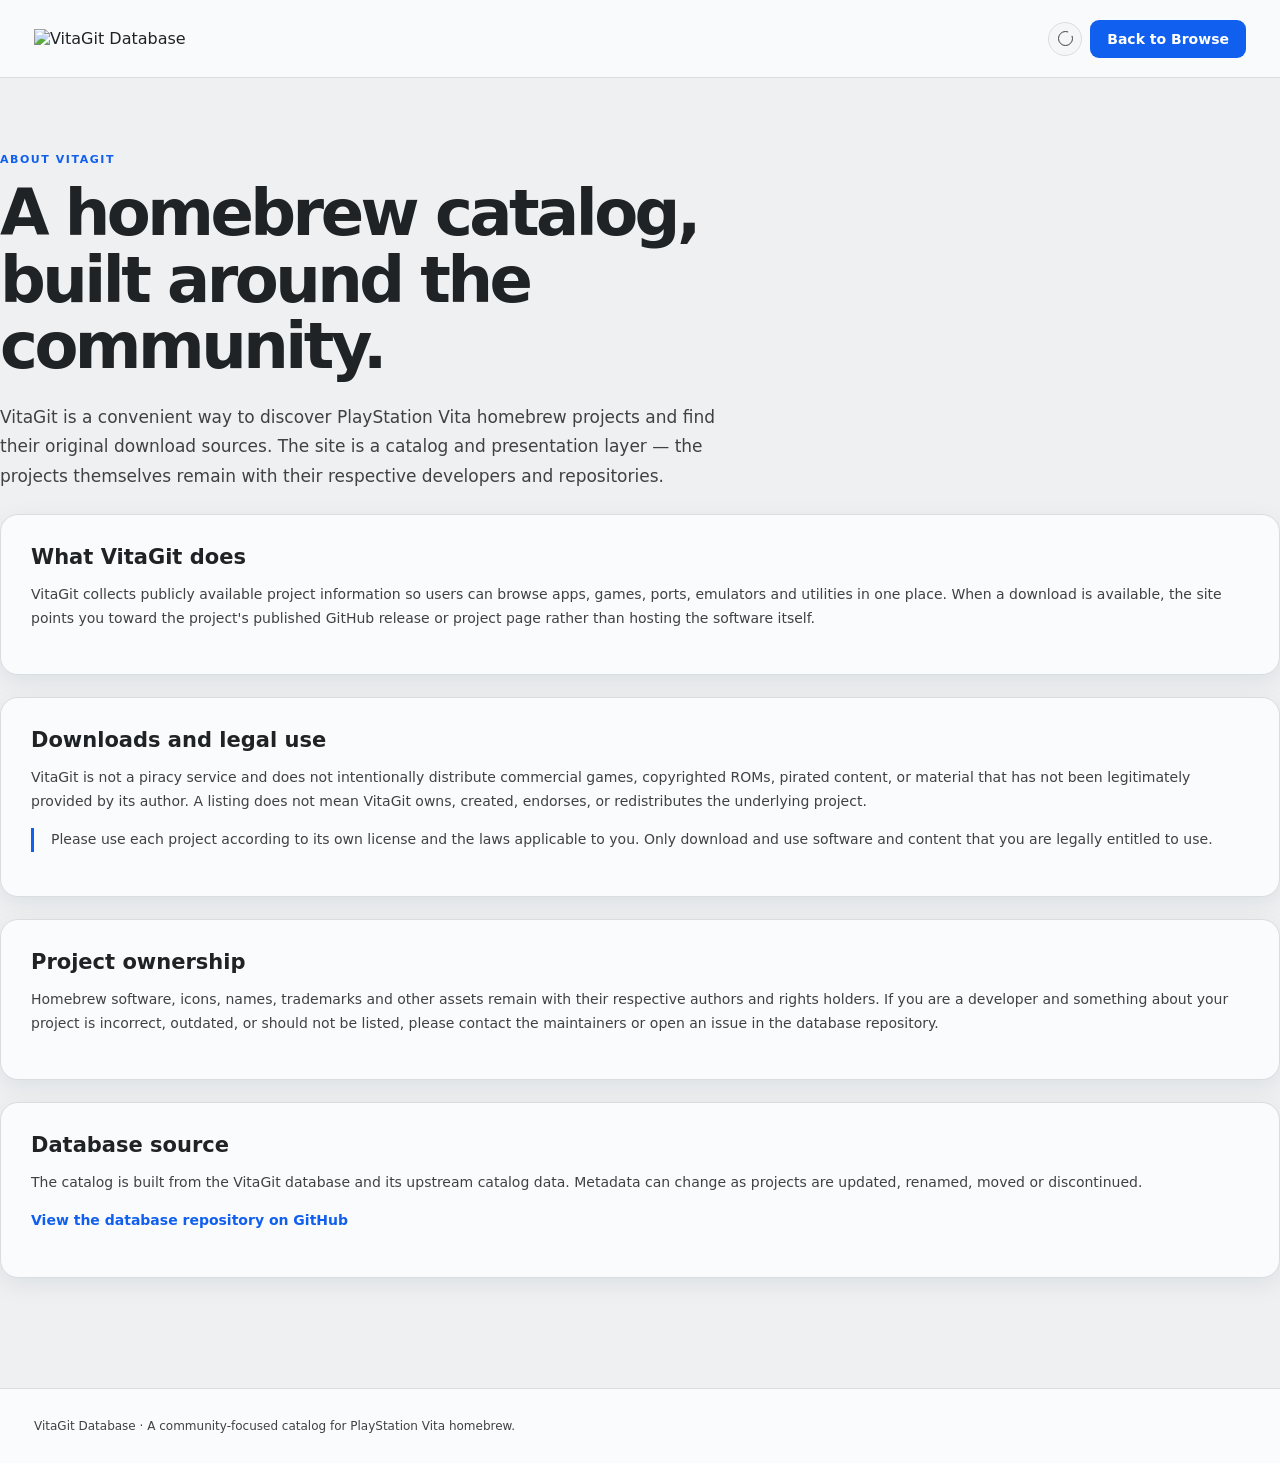
==== about.html @ 60cb148f "Add files via upload" ====
<!doctype html>
<html lang="en">
<head>
<meta charset="utf-8">
<meta name="viewport" content="width=device-width,initial-scale=1">
<meta name="description" content="About VitaGit — a PlayStation Vita homebrew catalog">
<title>About VitaGit</title>
<link rel="icon" type="image/png" sizes="32x32" href="assets/img/favicon-32.png">
<link rel="icon" type="image/png" sizes="16x16" href="assets/img/favicon-16.png">
<link rel="icon" type="image/png" sizes="192x192" href="assets/img/favicon-192.png">
<link rel="apple-touch-icon" sizes="180x180" href="assets/img/apple-touch-icon.png">
<link rel="shortcut icon" href="assets/img/favicon.ico">
<link rel="stylesheet" href="assets/css/styles.css">
</head>
<body>

<header>
  <div class="wrap nav">
    <a href="index.html" aria-label="VitaGit home">
      <img class="logo" id="siteLogo" src="https://raw.githubusercontent.com/KiddRwxSsj/vitagit-db/main/vitagitDBlogolletersnobglandscape2.png" alt="VitaGit Database">
    </a>
    <div class="header-actions">
      <button class="theme-toggle" id="themeToggle" type="button" aria-label="Switch to dark mode" title="Toggle dark mode"></button>
      <a class="support" href="index.html">Back to Browse</a>
    </div>
  </div>
</header>

<main class="about-main">
  <div class="wrap about-hero">
    <div class="eyebrow">ABOUT VITAGIT</div>
    <h1>A homebrew catalog,<br>built around the community.</h1>
    <p class="about-lead">VitaGit is a convenient way to discover PlayStation Vita homebrew projects and find their original download sources. The site is a catalog and presentation layer — the projects themselves remain with their respective developers and repositories.</p>

    <section class="panel">
      <h2>What VitaGit does</h2>
      <p>VitaGit collects publicly available project information so users can browse apps, games, ports, emulators and utilities in one place. When a download is available, the site points you toward the project's published GitHub release or project page rather than hosting the software itself.</p>
    </section>

    <section class="panel">
      <h2>Downloads and legal use</h2>
      <p>VitaGit is not a piracy service and does not intentionally distribute commercial games, copyrighted ROMs, pirated content, or material that has not been legitimately provided by its author. A listing does not mean VitaGit owns, created, endorses, or redistributes the underlying project.</p>
      <p class="note">Please use each project according to its own license and the laws applicable to you. Only download and use software and content that you are legally entitled to use.</p>
    </section>

    <section class="panel">
      <h2>Project ownership</h2>
      <p>Homebrew software, icons, names, trademarks and other assets remain with their respective authors and rights holders. If you are a developer and something about your project is incorrect, outdated, or should not be listed, please contact the maintainers or open an issue in the database repository.</p>
    </section>

    <section class="panel">
      <h2>Database source</h2>
      <p>The catalog is built from the VitaGit database and its upstream catalog data. Metadata can change as projects are updated, renamed, moved or discontinued.</p>
      <p><a href="https://github.com/KiddRwxSsj/vitagit-db" target="_blank" rel="noopener">View the database repository on GitHub</a></p>
    </section>
  </div>
</main>

<footer>
  <div class="wrap">VitaGit Database · A community-focused catalog for PlayStation Vita homebrew.</div>
</footer>

<script src="assets/js/theme.js"></script>
</body>
</html>
---- assets/css/styles.css ----
/* ==========================================================================
   VitaGit — shared stylesheet
   Used by index.html and about.html. Keep selectors generic enough that
   pages without the catalog markup (about.html) simply don't match them.
   ========================================================================== */

:root {
  --blue: #115fee;
  --blue-hover: #0b52d4;
  --ink: #202326;
  --soft: #404140;
  --bg: #eef0f2;
  --bg-elevated: #f5f6f7;
  --card: #fafbfc;
  --card-hover: #ffffff;
  --line: #d9dde1;
  --muted: #777b80;
  --input: #f8f9fa;
  --shadow: 0 7px 24px rgba(20, 28, 38, .07);
  --shadow-hover: 0 18px 42px rgba(17, 95, 238, .13);
  --radius: 14px;
  --transition: cubic-bezier(.22, 1, .36, 1);

  /* Derived from --blue/--line so they stay correct in both themes
     without needing separate dark-mode overrides. */
  --accent-border: color-mix(in srgb, var(--blue) 40%, var(--line));
  --accent-border-soft: color-mix(in srgb, var(--blue) 22%, var(--line));
  --tag-bg: color-mix(in srgb, var(--blue) 10%, var(--card));
  --tag-border: color-mix(in srgb, var(--blue) 28%, var(--card));
  --focus-ring: color-mix(in srgb, var(--blue) 55%, transparent);
}

html[data-theme="dark"] {
  --ink: #f2f4f7;
  --soft: #aeb5be;
  --bg: #0d1014;
  --bg-elevated: #12161b;
  --card: #151a20;
  --card-hover: #191f26;
  --line: #272e36;
  --muted: #858d97;
  --input: #11151a;
  --shadow: 0 8px 25px rgba(0, 0, 0, .24);
  --shadow-hover: 0 20px 45px rgba(0, 0, 0, .42);
}

* { box-sizing: border-box; }
html { scroll-behavior: smooth; height: 100%; }
body {
  margin: 0;
  min-height: 100%;
  display: flex;
  flex-direction: column;
  background: var(--bg);
  color: var(--ink);
  font-family: Inter, ui-sans-serif, system-ui, -apple-system, BlinkMacSystemFont, "Segoe UI", sans-serif;
}
/* Push the footer to the bottom of the viewport even when a view (like
   Categories) doesn't have enough content to fill the page on its own. */
main { flex: 1 0 auto; }
footer { flex-shrink: 0; }
a, button, input, select {
  font: inherit;
}
a, button, input, select, .card, .btn, .filter, .action, .support, .modal, .search, .sort, .meta-box {
  transition: background-color .16s ease, border-color .16s ease, color .16s ease,
              box-shadow .16s ease, transform .22s var(--transition), opacity .16s ease;
}
/* Suspend transitions during a theme swap so nothing "flashes" between colors. */
html.theme-switching *, html.theme-switching *::before, html.theme-switching *::after {
  transition: none !important;
}
a { text-decoration: none; color: inherit; }

.wrap { max-width: 1380px; margin: auto; padding: 0 34px; }

/* ---------- header / nav ---------- */
header {
  height: 78px;
  background: color-mix(in srgb, var(--card) 91%, transparent);
  border-bottom: 1px solid var(--line);
  position: sticky;
  top: 0;
  z-index: 20;
  backdrop-filter: blur(16px);
}
.nav { height: 100%; display: flex; align-items: center; justify-content: space-between; gap: 35px; }
.logo { width: 205px; height: auto; display: block; }

.links {
  height: 100%;
  display: flex;
  align-items: center;
  gap: 29px;
  color: var(--soft);
  font-size: 14px;
  font-weight: 600;
}
.links a { height: 100%; display: flex; align-items: center; border-bottom: 2px solid transparent; }
.links a:hover { color: var(--blue); }
.links a.active { color: var(--blue); border-color: var(--blue); }

.support {
  background: var(--blue);
  color: #fff;
  padding: 11px 17px;
  border-radius: 9px;
  font-weight: 700;
  font-size: 14px;
}
.support:hover { background: var(--blue-hover); }

.header-actions { display: flex; align-items: center; gap: 8px; }

.theme-toggle {
  width: 34px; height: 34px;
  display: grid; place-items: center;
  padding: 0;
  border: 1px solid var(--line);
  border-radius: 50%;
  background: var(--bg-elevated);
  color: var(--soft);
  cursor: pointer;
  position: relative;
}
.theme-toggle:hover { color: var(--blue); border-color: var(--accent-border-soft); transform: translateY(-1px); }
.theme-toggle::before {
  content: "";
  width: 13px; height: 13px;
  border-radius: 50%;
  border: 1.5px solid currentColor;
  display: block;
}
.theme-toggle::after {
  content: "";
  position: absolute;
  width: 6px; height: 6px;
  border-radius: 50%;
  background: var(--bg-elevated);
  top: 7px; right: 7px;
}
html[data-theme="dark"] .theme-toggle::before { box-shadow: 0 0 0 1px currentColor inset; }

.nav-toggle {
  display: none;
  width: 38px; height: 38px;
  border: 1px solid var(--line);
  border-radius: 9px;
  background: var(--bg-elevated);
  color: var(--ink);
  cursor: pointer;
  position: relative;
}
.nav-toggle span,
.nav-toggle span::before,
.nav-toggle span::after {
  content: "";
  position: absolute;
  left: 9px; right: 9px;
  height: 2px;
  background: currentColor;
  border-radius: 2px;
}
.nav-toggle span { top: 50%; transform: translateY(-1px); }
.nav-toggle span::before { top: -7px; }
.nav-toggle span::after { top: 7px; }

/* ---------- hero ---------- */
.hero {
  background: var(--card);
  padding: 70px 0 65px;
  border-bottom: 1px solid var(--line);
}
.kicker { font-size: 12px; letter-spacing: .15em; color: var(--blue); font-weight: 800; }
h1 {
  font-size: clamp(45px, 5vw, 72px);
  line-height: 1.04;
  letter-spacing: -.055em;
  margin: 14px 0 23px;
  max-width: 780px;
}
h1 span { color: var(--blue); }
.hero p { font-size: 17px; line-height: 1.7; color: var(--soft); max-width: 600px; margin: 0 0 28px; }
.buttons { display: flex; gap: 12px; }

.btn {
  display: inline-flex;
  align-items: center;
  padding: 13px 19px;
  border-radius: 9px;
  border: 1px solid var(--line);
  font-weight: 700;
}
.btn.primary { background: var(--blue); color: #fff; border-color: var(--blue); }
.btn.primary:hover { background: var(--blue-hover); }
.btn.secondary { background: var(--card-hover); color: var(--ink); }
.btn:hover { transform: translateY(-1px); }

/* ---------- catalog head / controls ---------- */
.catalog { padding: 45px 0 110px; }
.catalog-head { display: flex; justify-content: space-between; align-items: flex-end; gap: 25px; margin-bottom: 25px; }
.catalog-title small { color: var(--blue); font-weight: 800; letter-spacing: .14em; font-size: 11px; }
.catalog-title h2 { margin: 5px 0 0; font-size: 34px; letter-spacing: -.04em; }
.catalog-count { color: var(--soft); font-size: 13px; margin-top: 5px; }

.controls { display: flex; gap: 10px; align-items: center; }
.search {
  height: 45px; width: 300px;
  background: var(--input);
  border: 1px solid var(--line);
  border-radius: 9px;
  display: flex; align-items: center;
  padding: 0 13px;
}
.search-icon { font-size: 11px; color: var(--muted); font-weight: 700; text-transform: uppercase; letter-spacing: .06em; }
.search input { width: 100%; border: 0; outline: 0; background: transparent; color: var(--ink); padding-left: 9px; }
.search input::placeholder { color: var(--muted); }
.sort {
  height: 45px;
  background: var(--input);
  color: var(--soft);
  border: 1px solid var(--line);
  border-radius: 9px;
  padding: 0 12px;
  outline: 0;
}

.filters { display: flex; gap: 8px; margin-bottom: 22px; overflow: auto; scrollbar-width: none; }
.filters::-webkit-scrollbar { display: none; }
.filter {
  white-space: nowrap;
  background: var(--input);
  color: var(--soft);
  border: 1px solid var(--line);
  padding: 8px 14px;
  border-radius: 8px;
  cursor: pointer;
  font-size: 13px;
  font-weight: 600;
}
.filter:hover { border-color: var(--accent-border-soft); color: var(--blue); }
.filter.active { background: var(--blue); color: #fff; border-color: var(--blue); }

/* ---------- cards ---------- */
.grid { display: grid; grid-template-columns: repeat(4, 1fr); gap: 14px; }
.card {
  background: var(--card);
  border: 1px solid var(--line);
  border-radius: var(--radius);
  box-shadow: var(--shadow);
  padding: 15px;
  transition: transform .38s var(--transition), box-shadow .38s var(--transition),
              border-color .28s var(--transition), background .35s var(--transition);
  min-width: 0;
  animation: cardIn .55s var(--transition) both;
  animation-delay: calc(var(--i, 0) * 18ms);
}
.card:hover { transform: translateY(-7px) scale(1.008); border-color: var(--accent-border-soft); box-shadow: var(--shadow-hover); background: var(--card-hover); }
.card:active { transform: translateY(-3px) scale(.998); }
@keyframes cardIn { from { opacity: 0; transform: translateY(12px); } to { opacity: 1; transform: translateY(0); } }

.card-top { display: flex; align-items: center; gap: 13px; min-width: 0; }
.icon {
  width: 66px; height: 66px;
  flex: none;
  border-radius: 13px;
  overflow: hidden;
  background: var(--bg-elevated);
  display: grid; place-items: center;
  color: var(--blue);
  font-weight: 900;
  font-size: 25px;
}
.icon img { width: 100%; height: 100%; object-fit: cover; }
.card-heading { min-width: 0; }
.card h3 { margin: 0 0 3px; font-size: 16px; line-height: 1.25; white-space: nowrap; overflow: hidden; text-overflow: ellipsis; }
.author { color: var(--soft); font-size: 12px; white-space: nowrap; overflow: hidden; text-overflow: ellipsis; }
.desc {
  color: var(--soft);
  font-size: 12.5px;
  line-height: 1.5;
  margin: 13px 0 14px;
  display: -webkit-box;
  -webkit-box-orient: vertical;
  -webkit-line-clamp: 3;
  line-clamp: 3;
  overflow: hidden;
  min-height: 56px;
}
.card-bottom { display: flex; align-items: center; gap: 7px; min-width: 0; }
.tag {
  color: var(--blue);
  background: var(--tag-bg);
  border: 1px solid var(--tag-border);
  border-radius: 6px;
  padding: 4px 7px;
  font-size: 10px;
  font-weight: 800;
  text-transform: capitalize;
}
.version { color: var(--soft); font-size: 11px; }
.card-actions { margin-left: auto; display: flex; gap: 6px; }
.action { white-space: nowrap; border-radius: 7px; padding: 7px 9px; font-size: 11px; font-weight: 700; border: 1px solid var(--line); }
.action.download { color: #fff; background: var(--blue); border-color: var(--blue); }
.action.download:hover { background: var(--blue-hover); }
.action.github { color: var(--soft); background: var(--bg-elevated); }
.action.github:hover { color: var(--blue); border-color: var(--accent-border-soft); }

.status { grid-column: 1 / -1; text-align: center; color: var(--soft); padding: 50px 20px; }

footer {
  border-top: 1px solid var(--line);
  background: var(--card);
  color: var(--soft);
  padding: 30px 0;
  font-size: 12px;
}
.footer-inner { display: flex; justify-content: space-between; gap: 20px; flex-wrap: wrap; }
.footer-inner a { color: var(--blue); font-weight: 600; }

/* ---------- app details modal ---------- */
.modal-backdrop {
  position: fixed; inset: 0; z-index: 100;
  display: flex; align-items: center; justify-content: center;
  padding: 24px;
  opacity: 0; visibility: hidden; pointer-events: none;
  background: rgba(12, 17, 24, .56);
  backdrop-filter: blur(9px);
  transition: opacity .38s var(--transition), visibility .38s;
}
.modal-backdrop.open { opacity: 1; visibility: visible; pointer-events: auto; }
.modal {
  width: min(720px, 100%);
  max-height: min(760px, calc(100vh - 48px));
  overflow: auto;
  background: var(--card);
  border: 1px solid var(--line);
  border-radius: 20px;
  box-shadow: 0 30px 90px rgba(0, 0, 0, .25);
  position: relative;
  transform: translateY(22px) scale(.96);
  opacity: 0;
  transition: transform .42s var(--transition), opacity .3s ease, background .35s var(--transition);
}
.modal-backdrop.open .modal { transform: translateY(0) scale(1); opacity: 1; }
.modal-close {
  position: absolute; right: 16px; top: 16px;
  width: 34px; height: 34px;
  border: 1px solid var(--line);
  border-radius: 9px;
  background: var(--bg-elevated);
  color: var(--soft);
  cursor: pointer;
  font-size: 20px;
  line-height: 1;
}
.modal-close:hover { color: var(--blue); border-color: var(--accent-border-soft); }
.modal-content { padding: 30px; }
.modal-head { display: flex; gap: 18px; padding-right: 45px; }
.modal-icon {
  width: 94px; height: 94px;
  flex: none;
  border-radius: 18px;
  overflow: hidden;
  background: var(--bg-elevated);
  display: grid; place-items: center;
  color: var(--blue);
  font-size: 34px;
  font-weight: 900;
}
.modal-icon img { width: 100%; height: 100%; object-fit: cover; }
.modal-title { min-width: 0; }
.modal-title h2 { margin: 3px 0 5px; font-size: 28px; letter-spacing: -.035em; }
.modal-author { color: var(--soft); font-size: 13px; }
.modal-version { margin-top: 9px; color: var(--blue); font-size: 12px; font-weight: 800; }
.modal-description { margin: 25px 0; color: var(--soft); font-size: 14px; line-height: 1.7; white-space: pre-line; }
.modal-meta { display: grid; grid-template-columns: repeat(2, 1fr); gap: 10px; margin-bottom: 24px; }
.meta-box { padding: 13px 14px; border: 1px solid var(--line); border-radius: 10px; background: var(--bg-elevated); }
.meta-label { display: block; color: var(--muted); font-size: 10px; text-transform: uppercase; letter-spacing: .08em; font-weight: 800; margin-bottom: 4px; }
.meta-value { color: var(--soft); font-size: 12px; word-break: break-word; }
.modal-actions { display: flex; gap: 9px; }
.modal-actions a { flex: 1; text-align: center; }

.card.clickable { cursor: pointer; }
.card.clickable:focus-visible { outline: 3px solid var(--focus-ring); outline-offset: 2px; }
.card .card-actions, .card .card-actions * { cursor: pointer; }

.bottom-fade {
  position: fixed; left: 0; right: 0; bottom: 0; height: 54px; z-index: 15;
  pointer-events: none;
  background: linear-gradient(to bottom, transparent 0%, color-mix(in srgb, var(--bg) 34%, transparent) 68%, color-mix(in srgb, var(--bg) 78%, transparent) 100%);
  opacity: 1;
  transition: opacity .22s ease;
}
.bottom-fade.hidden { opacity: 0; }

/* ---------- page views (home / browse / categories) ---------- */
#catalog, .home-view, .categories-view { display: none; }
.view-active { display: block !important; animation: viewEnter .34s cubic-bezier(.22, 1, .36, 1) both; }
@keyframes viewEnter { from { opacity: 0; transform: translateY(8px); } to { opacity: 1; transform: translateY(0); } }

.home-content { padding-bottom: 80px; }
.eyebrow { color: var(--blue); font-size: 11px; letter-spacing: .14em; font-weight: 800; }

.text-link { border: 0; background: none; color: var(--blue); font-weight: 750; font-size: 13px; cursor: pointer; padding: 7px 0; }
.text-link:hover { transform: translateX(3px); }

/* Quick-glance strip: replaces the old oversized "discover" banner with a
   single compact line of real numbers, so the page doesn't repeat the
   hero's pitch a second time right below it. */
.stats-strip {
  display: flex;
  align-items: center;
  flex-wrap: wrap;
  gap: 22px;
  margin: 40px 0 28px;
  padding: 16px 22px;
  border: 1px solid var(--line);
  border-radius: 14px;
  background: var(--card);
  box-shadow: var(--shadow);
}
.stat { display: flex; align-items: baseline; gap: 6px; }
.stat b { font-size: 22px; letter-spacing: -.03em; color: var(--ink); }
.stat span { font-size: 12px; color: var(--soft); }
.stat-divider { width: 1px; height: 20px; background: var(--line); }
.stat-note { margin-left: auto; font-size: 12px; color: var(--soft); }
.stat-note a { color: var(--blue); font-weight: 600; }

/* Category chips: a compact, scannable row instead of four large tiles. */
.chip-row { display: flex; flex-wrap: wrap; gap: 8px; margin-bottom: 40px; }
.chip {
  display: inline-flex;
  align-items: center;
  gap: 7px;
  background: var(--input);
  color: var(--soft);
  border: 1px solid var(--line);
  padding: 8px 14px;
  border-radius: 20px;
  font-size: 13px;
  font-weight: 600;
  cursor: pointer;
}
.chip:hover { border-color: var(--accent-border-soft); color: var(--blue); }
.chip-count {
  background: var(--bg-elevated);
  color: var(--muted);
  border-radius: 10px;
  padding: 1px 7px;
  font-size: 11px;
  font-weight: 700;
}
.chip:hover .chip-count { color: var(--blue); }

/* Storefront shelves: horizontally scrolling rows of compact cards so the
   home page can surface far more apps than a static grid without growing
   the page length. */
.shelf { margin-bottom: 38px; }
.shelf-head { display: flex; align-items: baseline; justify-content: space-between; margin-bottom: 14px; gap: 16px; }
.shelf-head h3 { margin: 0; font-size: 18px; letter-spacing: -.02em; }
.shelf-track {
  display: flex;
  gap: 12px;
  overflow-x: auto;
  padding-bottom: 8px;
  scroll-snap-type: x proximity;
}
.shelf-track::-webkit-scrollbar { height: 6px; }
.shelf-track::-webkit-scrollbar-thumb { background: var(--line); border-radius: 3px; }
.shelf-track .card { flex: 0 0 200px; scroll-snap-align: start; }

/* Compact card variant used on shelves — smaller icon, no description or
   action buttons, since the point is quick scanning; a click opens the
   same modal as the full catalog card. */
.card-compact { padding: 13px; }
.card-compact .icon { width: 46px; height: 46px; border-radius: 10px; font-size: 17px; }
.card-compact h3 { font-size: 14px; }
.card-compact .author { font-size: 11px; }
.card-compact .card-bottom { margin-top: 10px; }

.all-category-grid { display: grid; grid-template-columns: repeat(3, 1fr); gap: 12px; margin: 40px 0 100px; }
.all-category {
  text-align: left;
  border: 1px solid var(--line);
  border-radius: 13px;
  background: var(--card);
  color: var(--ink);
  box-shadow: var(--shadow);
  cursor: pointer;
  padding: 22px;
  min-height: 105px;
}
.all-category:hover { transform: translateY(-4px); border-color: var(--accent-border-soft); box-shadow: var(--shadow-hover); }
.all-category strong { display: block; font-size: 14px; }
.all-category span { display: block; color: var(--soft); font-size: 11px; margin-top: 5px; }
.categories-view .section-head { padding-top: 55px; }

/* ---------- about page ---------- */
.about-hero { padding: 75px 0 20px; }
.about-lead { max-width: 760px; color: var(--soft); font-size: 17px; line-height: 1.75; }
.panel {
  margin-top: 22px;
  background: var(--card);
  border: 1px solid var(--line);
  border-radius: 18px;
  padding: 30px;
  box-shadow: var(--shadow);
}
.panel h2 { font-size: 21px; margin: 0 0 13px; }
.panel p, .panel li { color: var(--soft); line-height: 1.7; font-size: 14px; }
.panel li { margin: 8px 0; }
.panel .note { border-left: 3px solid var(--blue); padding-left: 17px; }
.panel a { color: var(--blue); font-weight: 700; }
main.about-main { padding-bottom: 90px; }

/* ==========================================================================
   Responsive
   ========================================================================== */
@media (max-width: 1100px) {
  .grid { grid-template-columns: repeat(3, 1fr); }
  .links { gap: 18px; }
}
@media (max-width: 900px) {
  .shelf-track .card { flex-basis: 180px; }
}
@media (max-width: 800px) {
  .wrap { padding: 0 18px; }
  header { height: 68px; }
  .logo { width: 165px; }
  .nav-toggle { display: block; }
  .links {
    display: none;
    position: absolute;
    top: 68px; left: 0; right: 0;
    flex-direction: column;
    align-items: stretch;
    gap: 0;
    height: auto;
    background: var(--card);
    border-bottom: 1px solid var(--line);
    box-shadow: var(--shadow);
    padding: 6px 18px 12px;
  }
  .links.open { display: flex; }
  .links a { height: auto; padding: 12px 0; border-bottom: 1px solid var(--line); }
  .links a:last-child { border-bottom: 0; }
  .header-actions { gap: 8px; }
  .support { font-size: 12px; padding: 9px 12px; }
  .hero { padding: 50px 0 55px; }
  .catalog-head { align-items: flex-start; flex-direction: column; }
  .controls { width: 100%; }
  .search { flex: 1; width: auto; }
  .grid { grid-template-columns: repeat(2, 1fr); }
}
@media (max-width: 620px) {
  .all-category-grid { grid-template-columns: 1fr 1fr; }
  .stat-note { margin-left: 0; width: 100%; }
  .shelf-track .card { flex-basis: 160px; }
}
@media (max-width: 520px) {
  .modal-content { padding: 22px; }
  .modal-head { gap: 13px; }
  .modal-icon { width: 72px; height: 72px; border-radius: 14px; }
  .modal-title h2 { font-size: 23px; }
  .modal-meta { grid-template-columns: 1fr; }
  .modal-actions { flex-direction: column; }
  .hero h1 { font-size: 42px; }
  .hero p { font-size: 15px; }
  .buttons { flex-wrap: wrap; }
  .btn { width: 100%; justify-content: center; }
  .controls { flex-direction: column; }
  .search, .sort { width: 100%; }
  .grid { grid-template-columns: 1fr; }
  .footer-inner { flex-direction: column; }
}
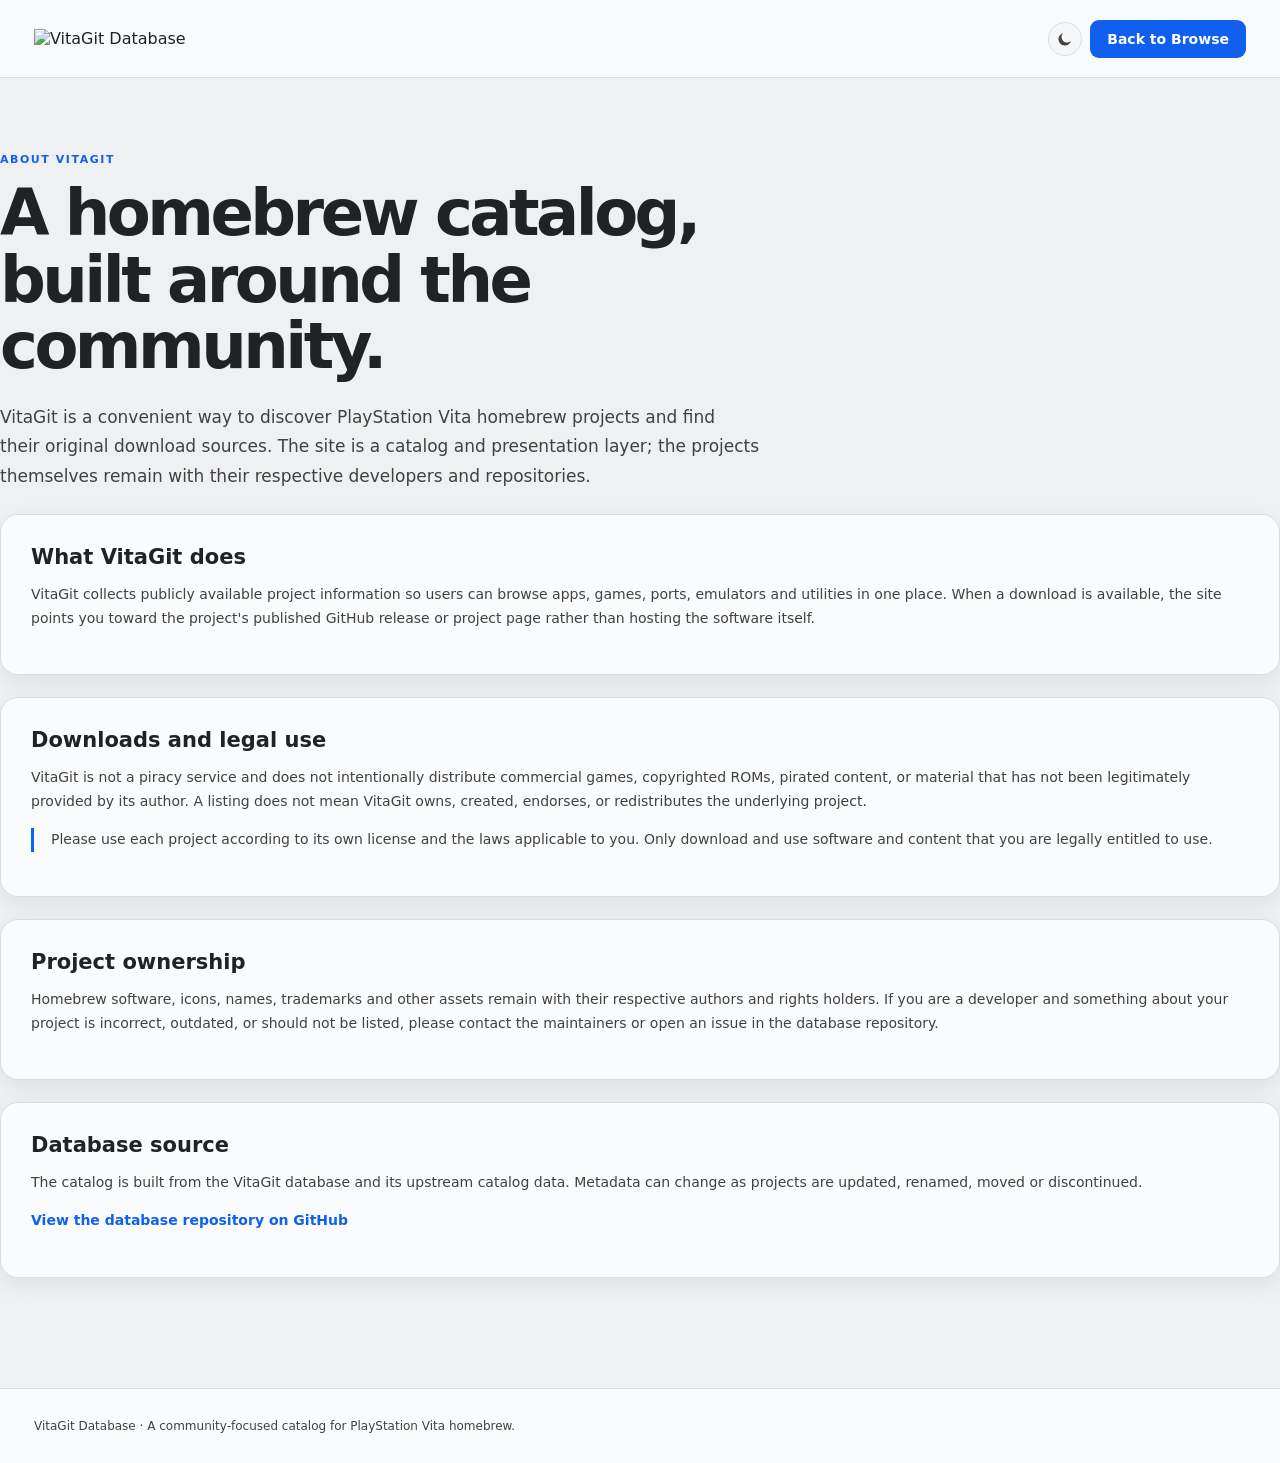
==== commit b25c07d3: "Add theme toggle icons and update GitHub navigation asset" ====
--- a/about.html
+++ b/about.html
@@ -3,7 +3,7 @@
 <head>
 <meta charset="utf-8">
 <meta name="viewport" content="width=device-width,initial-scale=1">
-<meta name="description" content="About VitaGit — a PlayStation Vita homebrew catalog">
+<meta name="description" content="About VitaGit: a PlayStation Vita homebrew catalog">
 <title>About VitaGit</title>
 <link rel="icon" type="image/png" sizes="32x32" href="assets/img/favicon-32.png">
 <link rel="icon" type="image/png" sizes="16x16" href="assets/img/favicon-16.png">
@@ -20,7 +20,24 @@
       <img class="logo" id="siteLogo" src="https://raw.githubusercontent.com/KiddRwxSsj/vitagit-db/main/vitagitDBlogolletersnobglandscape2.png" alt="VitaGit Database">
     </a>
     <div class="header-actions">
-      <button class="theme-toggle" id="themeToggle" type="button" aria-label="Switch to dark mode" title="Toggle dark mode"></button>
+      <button class="theme-toggle" id="themeToggle" type="button" aria-label="Switch to dark mode" title="Toggle dark mode">
+        <svg class="icon-sun" viewBox="0 0 24 24" fill="none" xmlns="http://www.w3.org/2000/svg" aria-hidden="true">
+          <circle cx="12" cy="12" r="4.5" fill="currentColor"></circle>
+          <g stroke="currentColor" stroke-width="2" stroke-linecap="round">
+            <line x1="12" y1="1.5" x2="12" y2="4.5"></line>
+            <line x1="12" y1="19.5" x2="12" y2="22.5"></line>
+            <line x1="1.5" y1="12" x2="4.5" y2="12"></line>
+            <line x1="19.5" y1="12" x2="22.5" y2="12"></line>
+            <line x1="4.4" y1="4.4" x2="6.5" y2="6.5"></line>
+            <line x1="17.5" y1="17.5" x2="19.6" y2="19.6"></line>
+            <line x1="4.4" y1="19.6" x2="6.5" y2="17.5"></line>
+            <line x1="17.5" y1="6.5" x2="19.6" y2="4.4"></line>
+          </g>
+        </svg>
+        <svg class="icon-moon" viewBox="0 0 24 24" fill="none" xmlns="http://www.w3.org/2000/svg" aria-hidden="true">
+          <path d="M20 14.5A8.5 8.5 0 1 1 9.5 4a7 7 0 0 0 10.5 10.5Z" fill="currentColor"></path>
+        </svg>
+      </button>
       <a class="support" href="index.html">Back to Browse</a>
     </div>
   </div>
@@ -30,7 +47,7 @@
   <div class="wrap about-hero">
     <div class="eyebrow">ABOUT VITAGIT</div>
     <h1>A homebrew catalog,<br>built around the community.</h1>
-    <p class="about-lead">VitaGit is a convenient way to discover PlayStation Vita homebrew projects and find their original download sources. The site is a catalog and presentation layer — the projects themselves remain with their respective developers and repositories.</p>
+    <p class="about-lead">VitaGit is a convenient way to discover PlayStation Vita homebrew projects and find their original download sources. The site is a catalog and presentation layer; the projects themselves remain with their respective developers and repositories.</p>
 
     <section class="panel">
       <h2>What VitaGit does</h2>
--- a/assets/css/styles.css
+++ b/assets/css/styles.css
@@ -1,9 +1,3 @@
-/* ==========================================================================
-   VitaGit — shared stylesheet
-   Used by index.html and about.html. Keep selectors generic enough that
-   pages without the catalog markup (about.html) simply don't match them.
-   ========================================================================== */
-
 :root {
   --blue: #115fee;
   --blue-hover: #0b52d4;
@@ -21,9 +15,7 @@
   --radius: 14px;
   --transition: cubic-bezier(.22, 1, .36, 1);
 
-  /* Derived from --blue/--line so they stay correct in both themes
-     without needing separate dark-mode overrides. */
-  --accent-border: color-mix(in srgb, var(--blue) 40%, var(--line));
+    --accent-border: color-mix(in srgb, var(--blue) 40%, var(--line));
   --accent-border-soft: color-mix(in srgb, var(--blue) 22%, var(--line));
   --tag-bg: color-mix(in srgb, var(--blue) 10%, var(--card));
   --tag-border: color-mix(in srgb, var(--blue) 28%, var(--card));
@@ -55,8 +47,6 @@
   color: var(--ink);
   font-family: Inter, ui-sans-serif, system-ui, -apple-system, BlinkMacSystemFont, "Segoe UI", sans-serif;
 }
-/* Push the footer to the bottom of the viewport even when a view (like
-   Categories) doesn't have enough content to fill the page on its own. */
 main { flex: 1 0 auto; }
 footer { flex-shrink: 0; }
 a, button, input, select {
@@ -66,7 +56,6 @@
   transition: background-color .16s ease, border-color .16s ease, color .16s ease,
               box-shadow .16s ease, transform .22s var(--transition), opacity .16s ease;
 }
-/* Suspend transitions during a theme swap so nothing "flashes" between colors. */
 html.theme-switching *, html.theme-switching *::before, html.theme-switching *::after {
   transition: none !important;
 }
@@ -74,7 +63,6 @@
 
 .wrap { max-width: 1380px; margin: auto; padding: 0 34px; }
 
-/* ---------- header / nav ---------- */
 header {
   height: 78px;
   background: color-mix(in srgb, var(--card) 91%, transparent);
@@ -96,9 +84,11 @@
   font-size: 14px;
   font-weight: 600;
 }
-.links a { height: 100%; display: flex; align-items: center; border-bottom: 2px solid transparent; }
+.links a { height: 100%; display: flex; align-items: center; gap: 7px; border-bottom: 2px solid transparent; }
 .links a:hover { color: var(--blue); }
 .links a.active { color: var(--blue); border-color: var(--blue); }
+
+.github-icon { width: 18px; height: 18px; display: block; }
 
 .support {
   background: var(--blue);
@@ -124,22 +114,11 @@
   position: relative;
 }
 .theme-toggle:hover { color: var(--blue); border-color: var(--accent-border-soft); transform: translateY(-1px); }
-.theme-toggle::before {
-  content: "";
-  width: 13px; height: 13px;
-  border-radius: 50%;
-  border: 1.5px solid currentColor;
-  display: block;
-}
-.theme-toggle::after {
-  content: "";
-  position: absolute;
-  width: 6px; height: 6px;
-  border-radius: 50%;
-  background: var(--bg-elevated);
-  top: 7px; right: 7px;
-}
-html[data-theme="dark"] .theme-toggle::before { box-shadow: 0 0 0 1px currentColor inset; }
+.theme-toggle svg { width: 18px; height: 18px; }
+.theme-toggle .icon-sun { display: none; }
+.theme-toggle .icon-moon { display: block; }
+html[data-theme="dark"] .theme-toggle .icon-sun { display: block; }
+html[data-theme="dark"] .theme-toggle .icon-moon { display: none; }
 
 .nav-toggle {
   display: none;
@@ -165,7 +144,6 @@
 .nav-toggle span::before { top: -7px; }
 .nav-toggle span::after { top: 7px; }
 
-/* ---------- hero ---------- */
 .hero {
   background: var(--card);
   padding: 70px 0 65px;
@@ -196,7 +174,6 @@
 .btn.secondary { background: var(--card-hover); color: var(--ink); }
 .btn:hover { transform: translateY(-1px); }
 
-/* ---------- catalog head / controls ---------- */
 .catalog { padding: 45px 0 110px; }
 .catalog-head { display: flex; justify-content: space-between; align-items: flex-end; gap: 25px; margin-bottom: 25px; }
 .catalog-title small { color: var(--blue); font-weight: 800; letter-spacing: .14em; font-size: 11px; }
@@ -241,7 +218,6 @@
 .filter:hover { border-color: var(--accent-border-soft); color: var(--blue); }
 .filter.active { background: var(--blue); color: #fff; border-color: var(--blue); }
 
-/* ---------- cards ---------- */
 .grid { display: grid; grid-template-columns: repeat(4, 1fr); gap: 14px; }
 .card {
   background: var(--card);
@@ -255,8 +231,8 @@
   animation: cardIn .55s var(--transition) both;
   animation-delay: calc(var(--i, 0) * 18ms);
 }
-.card:hover { transform: translateY(-7px) scale(1.008); border-color: var(--accent-border-soft); box-shadow: var(--shadow-hover); background: var(--card-hover); }
-.card:active { transform: translateY(-3px) scale(.998); }
+.card:hover { transform: translateY(-6px); border-color: var(--accent-border-soft); box-shadow: var(--shadow-hover); background: var(--card-hover); }
+.card:active { transform: translateY(-2px); }
 @keyframes cardIn { from { opacity: 0; transform: translateY(12px); } to { opacity: 1; transform: translateY(0); } }
 
 .card-top { display: flex; align-items: center; gap: 13px; min-width: 0; }
@@ -293,10 +269,11 @@
   background: var(--tag-bg);
   border: 1px solid var(--tag-border);
   border-radius: 6px;
-  padding: 4px 7px;
+  padding: 4px 8px;
   font-size: 10px;
   font-weight: 800;
-  text-transform: capitalize;
+  letter-spacing: .05em;
+  text-transform: uppercase;
 }
 .version { color: var(--soft); font-size: 11px; }
 .card-actions { margin-left: auto; display: flex; gap: 6px; }
@@ -318,7 +295,6 @@
 .footer-inner { display: flex; justify-content: space-between; gap: 20px; flex-wrap: wrap; }
 .footer-inner a { color: var(--blue); font-weight: 600; }
 
-/* ---------- app details modal ---------- */
 .modal-backdrop {
   position: fixed; inset: 0; z-index: 100;
   display: flex; align-items: center; justify-content: center;
@@ -394,7 +370,6 @@
 }
 .bottom-fade.hidden { opacity: 0; }
 
-/* ---------- page views (home / browse / categories) ---------- */
 #catalog, .home-view, .categories-view { display: none; }
 .view-active { display: block !important; animation: viewEnter .34s cubic-bezier(.22, 1, .36, 1) both; }
 @keyframes viewEnter { from { opacity: 0; transform: translateY(8px); } to { opacity: 1; transform: translateY(0); } }
@@ -405,15 +380,55 @@
 .text-link { border: 0; background: none; color: var(--blue); font-weight: 750; font-size: 13px; cursor: pointer; padding: 7px 0; }
 .text-link:hover { transform: translateX(3px); }
 
-/* Quick-glance strip: replaces the old oversized "discover" banner with a
-   single compact line of real numbers, so the page doesn't repeat the
-   hero's pitch a second time right below it. */
+.spotlight {
+  display: flex;
+  gap: 26px;
+  align-items: center;
+  margin: 40px 0 28px;
+  padding: 30px;
+  border: 1px solid var(--accent-border-soft);
+  border-radius: 20px;
+  background: linear-gradient(135deg, color-mix(in srgb, var(--blue) 7%, var(--card)), var(--card) 65%);
+  box-shadow: var(--shadow-hover);
+}
+.spotlight-icon {
+  width: 108px; height: 108px;
+  flex: none;
+  border-radius: 20px;
+  overflow: hidden;
+  background: var(--bg-elevated);
+  display: grid; place-items: center;
+  color: var(--blue);
+  font-weight: 900;
+  font-size: 38px;
+  box-shadow: 0 10px 26px rgba(17, 95, 238, .18);
+}
+.spotlight-icon img { width: 100%; height: 100%; object-fit: cover; }
+.spotlight-body { min-width: 0; }
+.spotlight-label { display: block; color: var(--blue); font-size: 11px; font-weight: 800; letter-spacing: .14em; text-transform: uppercase; margin-bottom: 8px; }
+.spotlight-title { margin: 0 0 8px; font-size: 26px; letter-spacing: -.03em; }
+.spotlight-desc {
+  color: var(--soft);
+  font-size: 14px;
+  line-height: 1.65;
+  margin: 0 0 16px;
+  max-width: 640px;
+  display: -webkit-box;
+  -webkit-box-orient: vertical;
+  -webkit-line-clamp: 2;
+  line-clamp: 2;
+  overflow: hidden;
+}
+.spotlight-meta { display: flex; align-items: center; flex-wrap: wrap; gap: 12px; margin-bottom: 20px; }
+.spotlight-author, .spotlight-date { color: var(--soft); font-size: 12.5px; font-weight: 600; }
+.spotlight-actions { display: flex; gap: 10px; }
+
 .stats-strip {
   display: flex;
   align-items: center;
   flex-wrap: wrap;
   gap: 22px;
-  margin: 40px 0 28px;
+  margin: 0 0 40px;
   padding: 16px 22px;
   border: 1px solid var(--line);
   border-radius: 14px;
@@ -427,57 +442,48 @@
 .stat-note { margin-left: auto; font-size: 12px; color: var(--soft); }
 .stat-note a { color: var(--blue); font-weight: 600; }
 
-/* Category chips: a compact, scannable row instead of four large tiles. */
-.chip-row { display: flex; flex-wrap: wrap; gap: 8px; margin-bottom: 40px; }
-.chip {
+.home-catalog-head { display: flex; align-items: center; justify-content: space-between; flex-wrap: wrap; gap: 16px; margin-bottom: 20px; }
+.home-catalog-head h3 { margin: 0; font-size: 20px; letter-spacing: -.03em; }
+
+.tab-bar {
   display: inline-flex;
-  align-items: center;
-  gap: 7px;
-  background: var(--input);
-  color: var(--soft);
-  border: 1px solid var(--line);
-  padding: 8px 14px;
-  border-radius: 20px;
+  gap: 4px;
+  padding: 4px;
+  border: 1px solid var(--line);
+  border-radius: 12px;
+  background: var(--bg-elevated);
+}
+.tab {
+  border: 0;
+  background: transparent;
+  color: var(--soft);
+  padding: 8px 15px;
+  border-radius: 9px;
   font-size: 13px;
-  font-weight: 600;
+  font-weight: 700;
   cursor: pointer;
 }
-.chip:hover { border-color: var(--accent-border-soft); color: var(--blue); }
-.chip-count {
-  background: var(--bg-elevated);
-  color: var(--muted);
-  border-radius: 10px;
-  padding: 1px 7px;
-  font-size: 11px;
-  font-weight: 700;
-}
-.chip:hover .chip-count { color: var(--blue); }
-
-/* Storefront shelves: horizontally scrolling rows of compact cards so the
-   home page can surface far more apps than a static grid without growing
-   the page length. */
-.shelf { margin-bottom: 38px; }
-.shelf-head { display: flex; align-items: baseline; justify-content: space-between; margin-bottom: 14px; gap: 16px; }
-.shelf-head h3 { margin: 0; font-size: 18px; letter-spacing: -.02em; }
-.shelf-track {
-  display: flex;
-  gap: 12px;
-  overflow-x: auto;
-  padding-bottom: 8px;
-  scroll-snap-type: x proximity;
-}
-.shelf-track::-webkit-scrollbar { height: 6px; }
-.shelf-track::-webkit-scrollbar-thumb { background: var(--line); border-radius: 3px; }
-.shelf-track .card { flex: 0 0 200px; scroll-snap-align: start; }
-
-/* Compact card variant used on shelves — smaller icon, no description or
-   action buttons, since the point is quick scanning; a click opens the
-   same modal as the full catalog card. */
-.card-compact { padding: 13px; }
-.card-compact .icon { width: 46px; height: 46px; border-radius: 10px; font-size: 17px; }
+.tab:hover { color: var(--blue); }
+.tab.active { background: var(--blue); color: #fff; box-shadow: 0 6px 16px rgba(17, 95, 238, .28); }
+
+.home-grid {
+  display: grid;
+  grid-template-columns: repeat(auto-fill, minmax(200px, 1fr));
+  gap: 14px;
+  min-height: 120px;
+  opacity: 1;
+  transform: translateY(0);
+  transition: opacity .18s ease, transform .18s ease;
+}
+.home-grid.is-switching { opacity: 0; transform: translateY(6px); }
+
+.home-catalog-footer { display: flex; justify-content: center; margin-top: 28px; }
+
+.card-compact { padding: 15px; }
+.card-compact .icon { width: 60px; height: 60px; border-radius: 12px; font-size: 22px; }
 .card-compact h3 { font-size: 14px; }
 .card-compact .author { font-size: 11px; }
-.card-compact .card-bottom { margin-top: 10px; }
+.card-compact .card-bottom { margin-top: 11px; }
 
 .all-category-grid { display: grid; grid-template-columns: repeat(3, 1fr); gap: 12px; margin: 40px 0 100px; }
 .all-category {
@@ -496,7 +502,6 @@
 .all-category span { display: block; color: var(--soft); font-size: 11px; margin-top: 5px; }
 .categories-view .section-head { padding-top: 55px; }
 
-/* ---------- about page ---------- */
 .about-hero { padding: 75px 0 20px; }
 .about-lead { max-width: 760px; color: var(--soft); font-size: 17px; line-height: 1.75; }
 .panel {
@@ -514,15 +519,9 @@
 .panel a { color: var(--blue); font-weight: 700; }
 main.about-main { padding-bottom: 90px; }
 
-/* ==========================================================================
-   Responsive
-   ========================================================================== */
 @media (max-width: 1100px) {
   .grid { grid-template-columns: repeat(3, 1fr); }
   .links { gap: 18px; }
-}
-@media (max-width: 900px) {
-  .shelf-track .card { flex-basis: 180px; }
 }
 @media (max-width: 800px) {
   .wrap { padding: 0 18px; }
@@ -552,11 +551,15 @@
   .controls { width: 100%; }
   .search { flex: 1; width: auto; }
   .grid { grid-template-columns: repeat(2, 1fr); }
+  .spotlight { flex-direction: column; align-items: flex-start; padding: 24px; }
+  .spotlight-icon { width: 84px; height: 84px; font-size: 30px; }
+  .tab-bar { display: flex; flex-wrap: wrap; width: 100%; }
+  .tab { flex: 1 1 auto; text-align: center; }
 }
 @media (max-width: 620px) {
   .all-category-grid { grid-template-columns: 1fr 1fr; }
   .stat-note { margin-left: 0; width: 100%; }
-  .shelf-track .card { flex-basis: 160px; }
+  .home-grid { grid-template-columns: repeat(auto-fill, minmax(150px, 1fr)); }
 }
 @media (max-width: 520px) {
   .modal-content { padding: 22px; }
